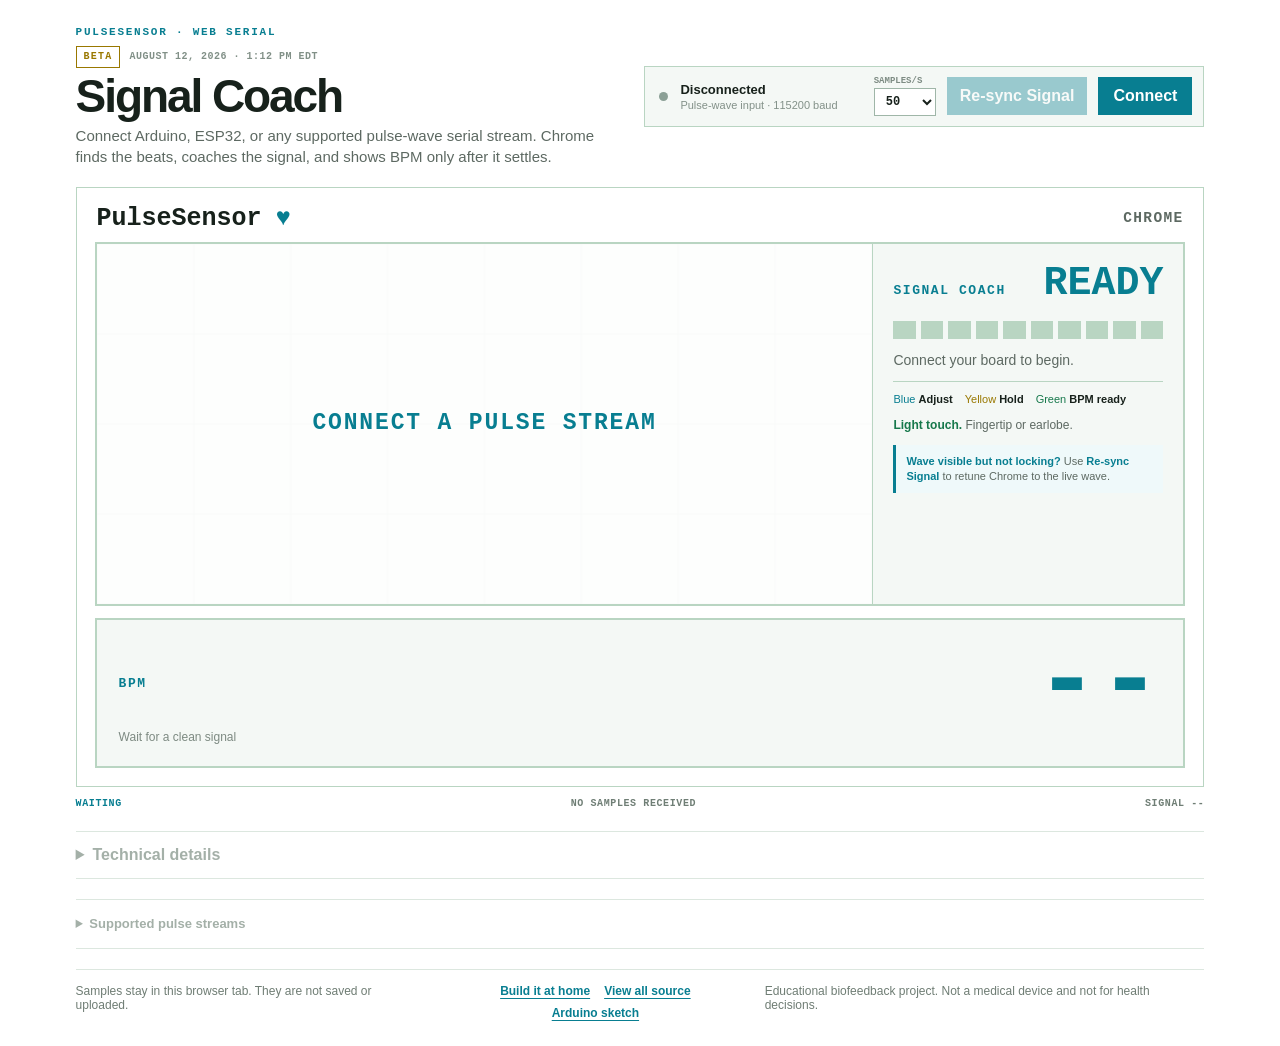
==== docs/signal-coach/index.html @ c5fa7fd5 "Start Signal Coach with the user journey" ====
<!doctype html>
<!-- PulseSensor Signal Coach parallel tester preview -->
<html lang="en">
<head>
  <meta charset="utf-8">
  <meta name="viewport" content="width=device-width, initial-scale=1">
  <meta name="theme-color" content="#060a06">
  <title>PulseSensor Signal Coach</title>
  <meta name="description" content="Connect a PulseSensor over USB, see the live waveform, and get clear Signal Coach guidance before trusting BPM.">
  <link rel="stylesheet" href="./signal-coach.css?v=20260812-action-first-r2">
</head>
<body>
  <main class="coach-app">
    <header class="topbar">
      <div>
        <p class="eyebrow">PulseSensor · Web Serial</p>
        <p class="release-line"><span class="beta-badge">BETA</span><time datetime="2026-08-12T13:12:31-04:00">August 12, 2026 · 1:12 PM EDT</time></p>
        <h1>Signal Coach</h1>
        <p class="subhead">Connect Arduino, ESP32, or any supported pulse-wave serial stream. Chrome finds the beats, coaches the signal, and shows BPM only after it settles.</p>
      </div>
      <div class="connection" aria-live="polite">
        <span class="status-dot" id="statusDot"></span>
        <div class="connection-copy">
          <strong id="statusText">Disconnected</strong>
          <span id="sourceMeta">Pulse-wave input · 115200 baud</span>
        </div>
        <label class="rate-control" for="sampleRate">Samples/s
          <select id="sampleRate">
            <option value="50" selected>50</option>
            <option value="100">100</option>
            <option value="200">200</option>
            <option value="500">500</option>
          </select>
        </label>
        <button class="resync-button" id="resyncBtn" type="button" aria-describedby="resyncHelp" title="Retune Chrome to the live waveform" disabled>Re-sync Signal</button>
        <button id="connectBtn" type="button">Connect</button>
      </div>
    </header>

    <div class="error-message" id="errorMessage" role="alert" hidden></div>
    <aside class="simulation-warning" id="simulationWarning" hidden>
      SIMULATED BENCH SIGNAL — NOT A PERSON. This mode checks the interface only.
    </aside>
    <section class="display" aria-labelledby="displayTitle">
      <h2 id="displayTitle" class="sr-only">Live PulseSensor display</h2>
      <div class="device-screen">
        <div class="screen-header">
          <span id="sourceName">PulseSensor</span>
          <span class="heart" id="heart" aria-hidden="true">♥</span>
          <span class="screen-source" id="screenSource">CHROME</span>
        </div>

        <div class="wave-coach-layout">
          <div class="wave-wrap">
            <canvas id="waveformCanvas" width="900" height="300" aria-label="Live PulseSensor waveform"></canvas>
            <div class="waiting-overlay" id="waitingOverlay">CONNECT A PULSE STREAM</div>
          </div>

          <aside class="graph-guide" aria-labelledby="graphGuideTitle">
            <article class="coach-card" id="coachCard">
              <div class="coach-heading">
                <span class="card-label" id="graphGuideTitle">Signal Coach</span>
                <strong id="coachLabel">READY</strong>
              </div>
              <div class="quality-bar" id="qualityBar" aria-label="Signal confidence">
                <span></span><span></span><span></span><span></span><span></span>
                <span></span><span></span><span></span><span></span><span></span>
              </div>
              <p id="coachAdvice">Connect your board to begin.</p>
            </article>
            <div class="guide-key" aria-label="Coach color key">
              <span class="guide-blue">Blue <b>Adjust</b></span>
              <span class="guide-yellow">Yellow <b>Hold</b></span>
              <span class="guide-green">Green <b>BPM ready</b></span>
            </div>
            <p class="wear-guide"><strong>Light touch.</strong> Fingertip or earlobe.</p>
            <p class="resync-help" id="resyncHelp"><strong>Wave visible but not locking?</strong> Use <b>Re-sync Signal</b> to retune Chrome to the live wave.</p>
          </aside>
        </div>

        <div class="readout-grid">
          <article class="bpm-card" id="bpmCard">
            <span class="card-label">BPM</span>
            <strong id="liveBpm">--</strong>
            <span class="card-note" id="bpmNote">Wait for a clean signal</span>
          </article>
        </div>
      </div>

      <div class="connection-summary" aria-live="polite">
        <span id="modeChip">WAITING</span>
        <span id="frameMeta">No samples received</span>
        <span id="signalMeta">Signal --</span>
      </div>
    </section>

    <details class="technical-details">
      <summary>Technical details</summary>
      <div class="technical-grid">
        <div><span>Signal</span><strong id="liveSignal">--</strong><small>raw ADC</small></div>
        <div><span>Browser beat</span><strong id="liveBeat">--</strong><small>detected in Chrome</small></div>
        <div><span>Browser IBI</span><strong id="liveIbi">--</strong><small>milliseconds</small></div>
        <div><span>Quality</span><strong id="liveQuality">--</strong><small>browser confidence</small></div>
        <div><span>Input format</span><strong id="liveInputFormat">--</strong><small>auto detected</small></div>
        <div><span>Sender values</span><strong id="sourceMetrics">--</strong><small>diagnostic only</small></div>
      </div>
      <p class="raw-line"><span>Latest frame</span><code id="rawSerial">waiting for data...</code></p>
    </details>

    <details class="technical-details supported-inputs">
      <summary>Supported pulse streams</summary>
      <p>Signal Coach needs a numeric pulse-wave sample. It accepts one number per line, <code>S512</code>, <code>Signal 512</code>, <code>signal=512</code>, <code>timestamp,signal</code>, JSON samples, Arduino <code>signal,bpm,ibi,beat</code>, and PulseLink PSWS. Sender BPM and IBI never control the coach.</p>
      <p>Choose the rate your sketch prints. The default tutorial sends 50 samples each second.</p>
    </details>

    <footer>
      <p>Samples stay in this browser tab. They are not saved or uploaded.</p>
      <p class="source-links"><a href="https://github.com/WorldFamousElectronics/PulseSensorPlayground/blob/master/docs/signal-coach/README.md" target="_blank" rel="noopener">Build it at home</a><a href="https://github.com/WorldFamousElectronics/PulseSensorPlayground/tree/master/docs/signal-coach" target="_blank" rel="noopener">View all source</a><a href="https://github.com/WorldFamousElectronics/PulseSensorPlayground/blob/master/examples/SignalCoachWebSerial/SignalCoachWebSerial.ino" target="_blank" rel="noopener">Arduino sketch</a></p>
      <p>Educational biofeedback project. Not a medical device and not for health decisions.</p>
    </footer>
  </main>

  <script type="module" src="./signal-coach.mjs?v=20260812-action-first-r2"></script>
</body>
</html>
---- docs/signal-coach/signal-coach.css ----
/* Signal Coach parallel tester-preview interface. */
:root {
  color-scheme: light;
  --page: #fff;
  --screen: #fff;
  --panel: #f4f8f5;
  --grid: #b9d5c2;
  --grid-soft: #dce7df;
  --white: #17211b;
  --muted: #5d6962;
  --blue: #087e91;
  --yellow: #997800;
  --green: #16784b;
  font-family: -apple-system, BlinkMacSystemFont, "Segoe UI", sans-serif;
}

* { box-sizing: border-box; }
html, body { min-height: 100%; }
body {
  margin: 0;
  background: var(--page);
  color: var(--white);
}

button, summary { font: inherit; }

.coach-app {
  width: min(1180px, 100%);
  margin: 0 auto;
  padding: clamp(14px, 2vw, 26px);
  display: grid;
  gap: clamp(12px, 2vw, 20px);
}

.topbar {
  display: flex;
  justify-content: space-between;
  align-items: center;
  gap: 18px;
}

.eyebrow, .section-kicker {
  margin: 0 0 7px;
  color: var(--blue);
  font: 750 11px/1.2 ui-monospace, "SFMono-Regular", Menlo, monospace;
  letter-spacing: .16em;
  text-transform: uppercase;
}

.release-line { margin: 0 0 7px; display: flex; align-items: center; gap: 9px; color: #819087; font: 700 10px/1.2 ui-monospace, "SFMono-Regular", Menlo, monospace; letter-spacing: .05em; text-transform: uppercase; }
.beta-badge { display: inline-block; border: 1px solid var(--yellow); color: var(--yellow); padding: 4px 7px; letter-spacing: .12em; }

h1 { margin: 0; font-size: clamp(30px, 4vw, 46px); line-height: .95; letter-spacing: -.045em; }
.subhead { max-width: 570px; margin: 8px 0 0; color: var(--muted); font-size: clamp(13px, 1.3vw, 15px); line-height: 1.35; }

.connection {
  min-width: 560px;
  display: grid;
  grid-template-columns: 10px minmax(150px, 1fr) auto auto auto;
  align-items: center;
  gap: 11px;
  border: 1px solid var(--grid);
  background: var(--panel);
  padding: 10px 11px 10px 14px;
}

.status-dot { width: 9px; height: 9px; border-radius: 50%; background: #8ba096; }
.status-dot.connected { background: var(--green); box-shadow: 0 0 0 4px rgba(22,120,75,.13); }
.status-dot.simulation { background: var(--yellow); box-shadow: 0 0 0 4px rgba(153,120,0,.13); }
.connection-copy { display: grid; gap: 2px; }
.connection-copy strong { font-size: 13px; }
.connection-copy span { color: #839189; font-size: 11px; }

#connectBtn, .resync-button {
  border: 1px solid var(--blue);
  border-radius: 0;
  background: transparent;
  color: var(--blue);
  padding: 9px 14px;
  cursor: pointer;
  font-weight: 800;
}
#connectBtn { background: var(--blue); color: #fff; }
#connectBtn:hover, #connectBtn:focus-visible { background: #076f80; color: #fff; outline: 2px solid rgba(8,126,145,.25); outline-offset: 2px; }
.resync-button { background: var(--blue); color: #fff; padding-inline: 12px; white-space: nowrap; box-shadow: none; }
.resync-button:hover:not(:disabled), .resync-button:focus-visible:not(:disabled) { background: #076f80; border-color: #076f80; color: #fff; outline: 2px solid rgba(8,126,145,.25); outline-offset: 2px; }
.resync-button.confirmed { background: #fff3b0; border-color: var(--yellow); color: #4e3d00; box-shadow: none; }
button:disabled { cursor: not-allowed; opacity: .38; }
.rate-control { display: grid; gap: 2px; color: #7d8b83; font: 650 9px/1 ui-monospace, "SFMono-Regular", Menlo, monospace; text-transform: uppercase; }
.rate-control select { min-width: 62px; border: 1px solid #9fb6a8; border-radius: 0; background: #fff; color: var(--white); padding: 5px 7px; font: 700 12px/1 ui-monospace, "SFMono-Regular", Menlo, monospace; }

.resync-help { margin: 0; padding: 9px 10px; border-left: 3px solid var(--blue); background: #eff9fa; color: var(--muted); font-size: 11px; line-height: 1.35; }
.resync-help strong, .resync-help b { color: var(--blue); }

.error-message, .simulation-warning {
  padding: 12px 15px;
  border: 1px solid var(--yellow);
  color: var(--yellow);
  background: #fff9e8;
  font: 700 12px/1.45 ui-monospace, "SFMono-Regular", Menlo, monospace;
}
.error-message { border-color: #c54b4b; color: #8c2222; background: #fff0f0; }

.display { display: grid; gap: 10px; }
.device-screen { border: 1px solid var(--grid); background: var(--screen); padding: clamp(10px, 1.5vw, 18px); }
.screen-header {
  display: grid;
  grid-template-columns: auto 1fr auto;
  align-items: center;
  gap: 14px;
  padding: 0 2px 11px;
  border-bottom: 2px solid var(--grid);
  font: 800 clamp(16px, 2.5vw, 25px)/1 ui-monospace, "SFMono-Regular", Menlo, monospace;
}
.heart { justify-self: start; color: var(--blue); transform-origin: center; }
.heart.beat { color: var(--green); transform: scale(1.28); }
.screen-source { color: var(--muted); font-size: .58em; letter-spacing: .09em; }

.wave-coach-layout { display: grid; grid-template-columns: minmax(0, 1fr) minmax(245px, 310px); border: 2px solid var(--grid); border-top: 0; }
.wave-wrap { position: relative; border: 2px solid var(--grid); border-top: 0; background: var(--screen); }
.wave-coach-layout .wave-wrap { border: 0; border-right: 1px solid var(--grid); }
#waveformCanvas { display: block; width: 100%; height: clamp(270px, 30vw, 360px); }
.waiting-overlay {
  position: absolute;
  inset: 0;
  display: grid;
  place-items: center;
  color: var(--blue);
  background: rgba(255,255,255,.82);
  font: 800 clamp(15px, 2vw, 23px)/1 ui-monospace, "SFMono-Regular", Menlo, monospace;
  letter-spacing: .08em;
}
.waiting-overlay[hidden] { display: none; }

.graph-guide { display: grid; align-content: start; gap: 13px; padding: clamp(14px, 1.8vw, 20px); background: var(--panel); }
.graph-guide .coach-card { min-height: 0; border: 0; background: transparent; padding: 0; }
.guide-blue { color: var(--blue); }
.guide-yellow { color: var(--yellow); }
.guide-green { color: var(--green); }
.guide-key { display: flex; flex-wrap: wrap; gap: 6px 12px; padding-top: 11px; border-top: 1px solid var(--grid); font-size: 11px; }
.guide-key span { white-space: nowrap; }
.guide-key b { color: var(--white); }
.wear-guide { margin: 0; color: var(--muted); font-size: 12px; }
.wear-guide strong { color: var(--green); }

.readout-grid { display: grid; grid-template-columns: 1fr; gap: 12px; margin-top: 12px; }
.bpm-card, .coach-card { min-height: 132px; border: 2px solid var(--grid); background: var(--panel); padding: clamp(14px, 2vw, 22px); }
.bpm-card { display: grid; grid-template-columns: auto 1fr; grid-template-rows: 1fr auto; align-items: center; gap: 4px 18px; }
.card-label { color: var(--blue); font: 800 13px/1 ui-monospace, "SFMono-Regular", Menlo, monospace; letter-spacing: .12em; text-transform: uppercase; }
.bpm-card strong { justify-self: end; color: var(--blue); font: 850 clamp(54px, 9vw, 105px)/.8 ui-monospace, "SFMono-Regular", Menlo, monospace; }
.card-note { grid-column: 1/-1; color: #7d8a82; font-size: 12px; }
.coach-heading { display: flex; justify-content: space-between; align-items: baseline; gap: 16px; }
.coach-heading strong { color: var(--blue); font: 850 clamp(22px, 3.2vw, 40px)/1 ui-monospace, "SFMono-Regular", Menlo, monospace; }
.quality-bar { display: grid; grid-template-columns: repeat(10, 1fr); gap: 5px; margin: 17px 0 13px; }
.quality-bar span { height: 18px; background: var(--grid); }
.quality-bar span.filled { background: var(--blue); }
.coach-card p { margin: 0; color: var(--muted); font-size: 14px; }

.display.state-yellow .heart, .display.state-yellow .coach-heading strong { color: var(--yellow); }
.display.state-yellow .coach-card, .display.state-yellow .bpm-card { border-color: var(--yellow); }
.display.state-yellow .quality-bar span.filled { background: var(--yellow); }
.display.state-green .heart, .display.state-green .coach-heading strong, .display.state-green .bpm-card strong { color: var(--green); }
.display.state-green .coach-card, .display.state-green .bpm-card { border-color: var(--green); }
.display.state-green .quality-bar span.filled { background: var(--green); }
.bpm-card.invert { background: var(--green); }
.bpm-card.invert .card-label, .bpm-card.invert strong, .bpm-card.invert .card-note { color: var(--screen); }

.connection-summary { display: flex; justify-content: space-between; gap: 16px; color: #6f7e75; font: 650 10px/1.4 ui-monospace, "SFMono-Regular", Menlo, monospace; letter-spacing: .06em; text-transform: uppercase; }
#modeChip { color: var(--blue); }
#modeChip.live { color: var(--green); }
#modeChip.sim { color: var(--yellow); }

.technical-details { border-top: 1px solid var(--grid-soft); border-bottom: 1px solid var(--grid-soft); padding: 14px 0; }
.technical-details summary { cursor: pointer; color: #a4b0a8; font-weight: 750; }
.technical-grid { margin-top: 16px; display: grid; grid-template-columns: repeat(3, 1fr); gap: 10px; }
.technical-grid div { padding: 12px; border: 1px solid var(--grid-soft); background: var(--panel); display: grid; gap: 4px; }
.technical-grid span, .technical-grid small, .raw-line span { color: #748279; font-size: 11px; }
.technical-grid strong { color: var(--blue); font: 800 24px/1 ui-monospace, "SFMono-Regular", Menlo, monospace; }
.raw-line { display: grid; gap: 5px; margin: 12px 0 0; }
.raw-line code { overflow-wrap: anywhere; color: #8da298; font-size: 10px; }
.supported-inputs { color: #9dacA3; font-size: 13px; line-height: 1.55; }
.supported-inputs p { margin: 12px 0 0; }
.supported-inputs code { color: var(--blue); }

footer { display: flex; justify-content: space-between; gap: 24px; border-top: 1px solid var(--grid-soft); padding-top: 14px; color: #6f7d74; font-size: 12px; }
footer p { margin: 0; }
.source-links { display: flex; flex-wrap: wrap; justify-content: center; gap: 8px 14px; }
.source-links a { color: var(--blue); font-weight: 750; text-decoration-thickness: 1px; text-underline-offset: 3px; }
.source-links a:hover, .source-links a:focus-visible { color: var(--white); outline-color: var(--blue); }
.sr-only { position: absolute; width: 1px; height: 1px; padding: 0; margin: -1px; overflow: hidden; clip: rect(0,0,0,0); white-space: nowrap; border: 0; }

.is-embedded .coach-app { padding: 10px 12px 14px; gap: 10px; }
.is-embedded .topbar > div:first-child { display: none; }
.is-embedded .topbar { justify-content: flex-end; }
.is-embedded .connection { width: 100%; min-width: 0; }
.is-embedded .screen-header { display: none; }
.is-embedded .wave-coach-layout { border-top: 2px solid var(--grid); }
.is-embedded .resync-button:disabled { display: none; }

@media (max-width: 1000px) {
  .topbar, footer { flex-direction: column; align-items: stretch; }
  .connection { min-width: 0; }
  .wave-coach-layout { grid-template-columns: 1fr; }
  .wave-coach-layout .wave-wrap { border-right: 0; border-bottom: 1px solid var(--grid); }
  .graph-guide { grid-template-columns: 1fr; grid-template-rows: auto; }
}

@media (max-width: 760px) {
  .readout-grid { grid-template-columns: 1fr; }
  .technical-grid { grid-template-columns: repeat(2, 1fr); }
  .connection-summary { flex-direction: column; gap: 4px; }
  .connection { grid-template-columns: 9px minmax(0, 1fr) auto; }
  .connection-copy { grid-column: 2/-1; }
  .rate-control { grid-column: 2; }
  #resyncBtn { grid-column: 3; }
  #connectBtn { grid-column: 1/-1; width: 100%; }
  #waveformCanvas { height: 220px; }
}

@media (max-width: 430px) {
  .coach-app { padding: 12px; }
  #resyncBtn { font-size: 12px; }
  .screen-header { font-size: 14px; }
  .technical-grid { grid-template-columns: 1fr 1fr; }
}

@media (prefers-reduced-motion: reduce) { * { transition: none !important; } }
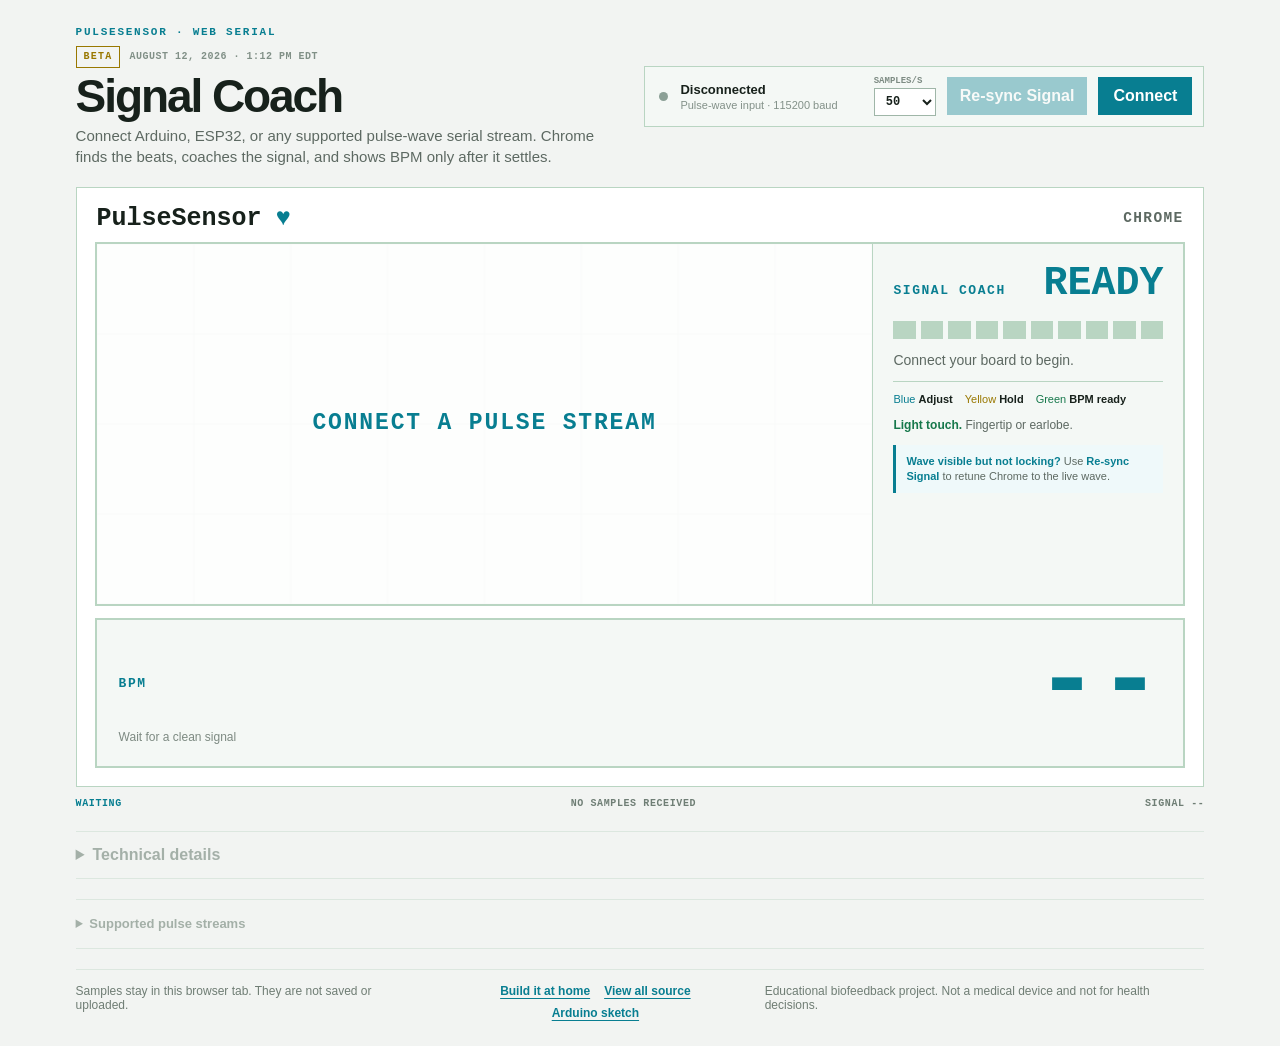
==== commit 4c2549cb: "Set the Signal Coach embed on light grey" ====
--- a/docs/signal-coach/index.html
+++ b/docs/signal-coach/index.html
@@ -7,7 +7,7 @@
   <meta name="theme-color" content="#060a06">
   <title>PulseSensor Signal Coach</title>
   <meta name="description" content="Connect a PulseSensor over USB, see the live waveform, and get clear Signal Coach guidance before trusting BPM.">
-  <link rel="stylesheet" href="./signal-coach.css?v=20260812-action-first-r2">
+  <link rel="stylesheet" href="./signal-coach.css?v=20260812-action-first-r4">
 </head>
 <body>
   <main class="coach-app">
@@ -120,6 +120,6 @@
     </footer>
   </main>
 
-  <script type="module" src="./signal-coach.mjs?v=20260812-action-first-r2"></script>
+  <script type="module" src="./signal-coach.mjs?v=20260812-action-first-r4"></script>
 </body>
 </html>
--- a/docs/signal-coach/signal-coach.css
+++ b/docs/signal-coach/signal-coach.css
@@ -1,7 +1,7 @@
 /* Signal Coach parallel tester-preview interface. */
 :root {
   color-scheme: light;
-  --page: #fff;
+  --page: #f2f4f2;
   --screen: #fff;
   --panel: #f4f8f5;
   --grid: #b9d5c2;
@@ -200,12 +200,12 @@
 @media (max-width: 1000px) {
   .topbar, footer { flex-direction: column; align-items: stretch; }
   .connection { min-width: 0; }
+}
+
+@media (max-width: 760px) {
   .wave-coach-layout { grid-template-columns: 1fr; }
   .wave-coach-layout .wave-wrap { border-right: 0; border-bottom: 1px solid var(--grid); }
   .graph-guide { grid-template-columns: 1fr; grid-template-rows: auto; }
-}
-
-@media (max-width: 760px) {
   .readout-grid { grid-template-columns: 1fr; }
   .technical-grid { grid-template-columns: repeat(2, 1fr); }
   .connection-summary { flex-direction: column; gap: 4px; }
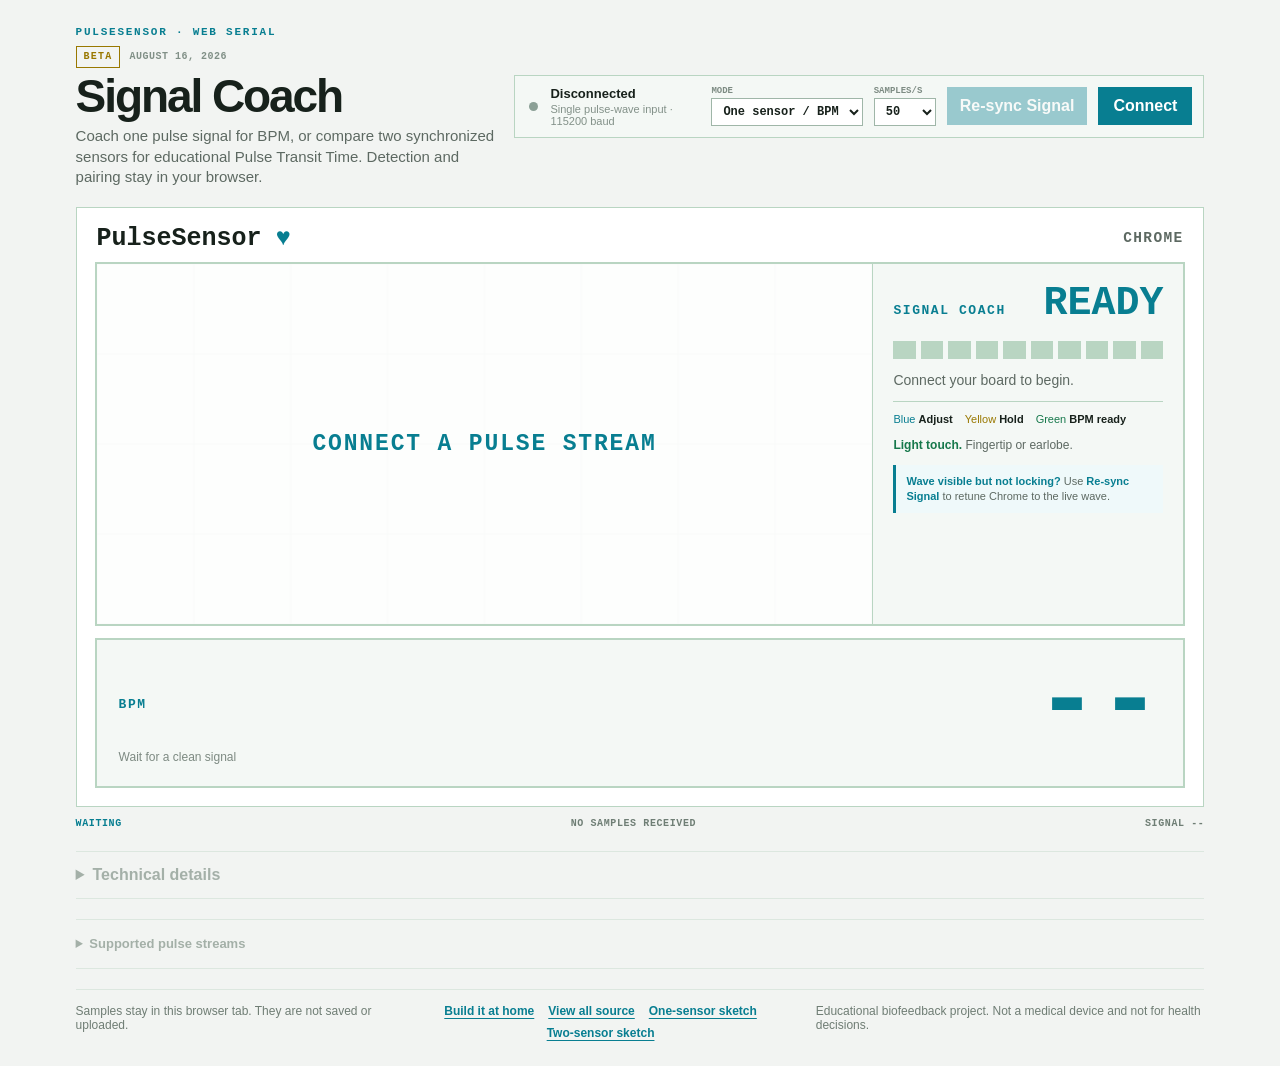
==== commit 96186666: "Add dual-sensor PTT mode to Signal Coach" ====
--- a/docs/signal-coach/index.html
+++ b/docs/signal-coach/index.html
@@ -6,24 +6,30 @@
   <meta name="viewport" content="width=device-width, initial-scale=1">
   <meta name="theme-color" content="#060a06">
   <title>PulseSensor Signal Coach</title>
-  <meta name="description" content="Connect a PulseSensor over USB, see the live waveform, and get clear Signal Coach guidance before trusting BPM.">
-  <link rel="stylesheet" href="./signal-coach.css?v=20260812-action-first-r4">
+  <meta name="description" content="Connect one or two PulseSensors over USB for live waveform coaching, BPM, and educational pulse transit time experiments.">
+  <link rel="stylesheet" href="./signal-coach.css?v=20260816-dual-ptt-r1">
 </head>
 <body>
   <main class="coach-app">
     <header class="topbar">
       <div>
         <p class="eyebrow">PulseSensor · Web Serial</p>
-        <p class="release-line"><span class="beta-badge">BETA</span><time datetime="2026-08-12T13:12:31-04:00">August 12, 2026 · 1:12 PM EDT</time></p>
+        <p class="release-line"><span class="beta-badge">BETA</span><time datetime="2026-08-16">August 16, 2026</time></p>
         <h1>Signal Coach</h1>
-        <p class="subhead">Connect Arduino, ESP32, or any supported pulse-wave serial stream. Chrome finds the beats, coaches the signal, and shows BPM only after it settles.</p>
+        <p class="subhead">Coach one pulse signal for BPM, or compare two synchronized sensors for educational Pulse Transit Time. Detection and pairing stay in your browser.</p>
       </div>
       <div class="connection" aria-live="polite">
         <span class="status-dot" id="statusDot"></span>
         <div class="connection-copy">
           <strong id="statusText">Disconnected</strong>
-          <span id="sourceMeta">Pulse-wave input · 115200 baud</span>
+          <span id="sourceMeta">Single pulse-wave input · 115200 baud</span>
         </div>
+        <label class="rate-control" for="coachMode">Mode
+          <select id="coachMode">
+            <option value="single" selected>One sensor / BPM</option>
+            <option value="ptt">Two sensors / PTT</option>
+          </select>
+        </label>
         <label class="rate-control" for="sampleRate">Samples/s
           <select id="sampleRate">
             <option value="50" selected>50</option>
@@ -50,7 +56,7 @@
           <span class="screen-source" id="screenSource">CHROME</span>
         </div>
 
-        <div class="wave-coach-layout">
+        <div class="wave-coach-layout" id="singleWavePanel">
           <div class="wave-wrap">
             <canvas id="waveformCanvas" width="900" height="300" aria-label="Live PulseSensor waveform"></canvas>
             <div class="waiting-overlay" id="waitingOverlay">CONNECT A PULSE STREAM</div>
@@ -78,13 +84,67 @@
           </aside>
         </div>
 
-        <div class="readout-grid">
+        <div class="readout-grid" id="singleReadoutPanel">
           <article class="bpm-card" id="bpmCard">
             <span class="card-label">BPM</span>
             <strong id="liveBpm">--</strong>
             <span class="card-note" id="bpmNote">Wait for a clean signal</span>
           </article>
         </div>
+
+        <section class="ptt-workspace" id="pttWorkspace" aria-labelledby="pttTitle" hidden>
+          <div class="ptt-heading">
+            <div>
+              <span class="card-label">Two synchronized sensors</span>
+              <h2 id="pttTitle">Pulse Transit Time Lab</h2>
+              <p>A0 proximal at the earlobe; A1 distal at the fingertip. The browser accepts only one-to-one beats from the same cycle.</p>
+            </div>
+            <span class="experimental-badge">EDUCATIONAL · NOT BLOOD PRESSURE</span>
+          </div>
+
+          <div class="ptt-controls" aria-label="PTT detector settings">
+            <fieldset>
+              <legend>A0 · Proximal</legend>
+              <label>Threshold mode
+                <select id="proximalThresholdMode"><option value="fixed" selected>Fixed</option><option value="adaptive">Adaptive</option></select>
+              </label>
+              <label>Threshold <input id="proximalThreshold" type="number" min="0" max="1023" value="550"></label>
+            </fieldset>
+            <fieldset>
+              <legend>A1 · Distal</legend>
+              <label>Threshold mode
+                <select id="distalThresholdMode"><option value="fixed" selected>Fixed</option><option value="adaptive">Adaptive</option></select>
+              </label>
+              <label>Threshold <input id="distalThreshold" type="number" min="0" max="1023" value="550"></label>
+            </fieldset>
+            <fieldset>
+              <legend>Pairing window</legend>
+              <label>Minimum ms <input id="minimumPtt" type="number" min="0" max="299" value="5"></label>
+              <label>Maximum ms <input id="maximumPtt" type="number" min="1" max="1000" value="300"></label>
+            </fieldset>
+          </div>
+
+          <div class="dual-wave-grid">
+            <article class="channel-panel">
+              <div class="channel-header"><strong>A0 PROXIMAL</strong><span id="proximalQuality">WARMING</span></div>
+              <canvas id="proximalCanvas" width="900" height="220" aria-label="Proximal PulseSensor waveform"></canvas>
+              <p id="proximalMeta">Signal -- · threshold 550 fixed</p>
+            </article>
+            <article class="channel-panel">
+              <div class="channel-header"><strong>A1 DISTAL</strong><span id="distalQuality">WARMING</span></div>
+              <canvas id="distalCanvas" width="900" height="220" aria-label="Distal PulseSensor waveform"></canvas>
+              <p id="distalMeta">Signal -- · threshold 550 fixed</p>
+            </article>
+          </div>
+
+          <div class="ptt-readouts">
+            <article><span>Latest PTT</span><strong id="latestPtt">--</strong><small>milliseconds</small></article>
+            <article><span>Rolling median</span><strong id="medianPtt">--</strong><small>last 20 accepted pairs</small></article>
+            <article><span>Accepted</span><strong id="acceptedPairs">0</strong><small>quality + timing pass</small></article>
+            <article><span>Rejected / unmatched</span><strong id="rejectedPairs">0 / 0</strong><small>never carried into next cycle</small></article>
+          </div>
+          <p class="ptt-guidance" id="pttGuidance">Upload the dual-channel sketch, then connect both sensors.</p>
+        </section>
       </div>
 
       <div class="connection-summary" aria-live="polite">
@@ -109,17 +169,25 @@
 
     <details class="technical-details supported-inputs">
       <summary>Supported pulse streams</summary>
-      <p>Signal Coach needs a numeric pulse-wave sample. It accepts one number per line, <code>S512</code>, <code>Signal 512</code>, <code>signal=512</code>, <code>timestamp,signal</code>, JSON samples, Arduino <code>signal,bpm,ibi,beat</code>, and PulseLink PSWS. Sender BPM and IBI never control the coach.</p>
+      <p>Single mode accepts one number per line, <code>S512</code>, labeled or timestamped samples, JSON, Arduino <code>signal,bpm,ibi,beat</code>, and PulseLink PSWS. Dual mode accepts <code>PTT1,timestamp_us,proximal,distal</code>. Sender BPM and IBI never control the coach.</p>
       <p>Choose the rate your sketch prints. The default tutorial sends 50 samples each second.</p>
     </details>
 
     <footer>
       <p>Samples stay in this browser tab. They are not saved or uploaded.</p>
-      <p class="source-links"><a href="https://github.com/WorldFamousElectronics/PulseSensorPlayground/blob/master/docs/signal-coach/README.md" target="_blank" rel="noopener">Build it at home</a><a href="https://github.com/WorldFamousElectronics/PulseSensorPlayground/tree/master/docs/signal-coach" target="_blank" rel="noopener">View all source</a><a href="https://github.com/WorldFamousElectronics/PulseSensorPlayground/blob/master/examples/SignalCoachWebSerial/SignalCoachWebSerial.ino" target="_blank" rel="noopener">Arduino sketch</a></p>
+      <p class="source-links"><a href="https://github.com/WorldFamousElectronics/PulseSensorPlayground/blob/master/docs/signal-coach/README.md" target="_blank" rel="noopener">Build it at home</a><a href="https://github.com/WorldFamousElectronics/PulseSensorPlayground/tree/master/docs/signal-coach" target="_blank" rel="noopener">View all source</a><a href="https://github.com/WorldFamousElectronics/PulseSensorPlayground/blob/master/examples/SignalCoachWebSerial/SignalCoachWebSerial.ino" target="_blank" rel="noopener">One-sensor sketch</a><a href="https://github.com/WorldFamousElectronics/PulseSensorPlayground/blob/master/examples/SignalCoachDualWebSerial/SignalCoachDualWebSerial.ino" target="_blank" rel="noopener">Two-sensor sketch</a></p>
       <p>Educational biofeedback project. Not a medical device and not for health decisions.</p>
     </footer>
   </main>
 
-  <script type="module" src="./signal-coach.mjs?v=20260812-action-first-r4"></script>
+  <script>
+    if (window.parent !== window) {
+      const announceReady = () => window.parent.postMessage({ type: 'pulsesensor-signal-coach-ready' }, '*');
+      announceReady();
+      window.addEventListener('load', announceReady, { once: true });
+      setTimeout(announceReady, 500);
+    }
+  </script>
+  <script type="module" src="./signal-coach.mjs?v=20260816-dual-ptt-r1"></script>
 </body>
 </html>
--- a/docs/signal-coach/signal-coach.css
+++ b/docs/signal-coach/signal-coach.css
@@ -54,9 +54,9 @@
 .subhead { max-width: 570px; margin: 8px 0 0; color: var(--muted); font-size: clamp(13px, 1.3vw, 15px); line-height: 1.35; }
 
 .connection {
-  min-width: 560px;
-  display: grid;
-  grid-template-columns: 10px minmax(150px, 1fr) auto auto auto;
+  min-width: 690px;
+  display: grid;
+  grid-template-columns: 10px minmax(150px, 1fr) auto auto auto auto;
   align-items: center;
   gap: 11px;
   border: 1px solid var(--grid);
@@ -88,6 +88,7 @@
 button:disabled { cursor: not-allowed; opacity: .38; }
 .rate-control { display: grid; gap: 2px; color: #7d8b83; font: 650 9px/1 ui-monospace, "SFMono-Regular", Menlo, monospace; text-transform: uppercase; }
 .rate-control select { min-width: 62px; border: 1px solid #9fb6a8; border-radius: 0; background: #fff; color: var(--white); padding: 5px 7px; font: 700 12px/1 ui-monospace, "SFMono-Regular", Menlo, monospace; }
+#coachMode { min-width: 145px; }
 
 .resync-help { margin: 0; padding: 9px 10px; border-left: 3px solid var(--blue); background: #eff9fa; color: var(--muted); font-size: 11px; line-height: 1.35; }
 .resync-help strong, .resync-help b { color: var(--blue); }
@@ -117,6 +118,7 @@
 .screen-source { color: var(--muted); font-size: .58em; letter-spacing: .09em; }
 
 .wave-coach-layout { display: grid; grid-template-columns: minmax(0, 1fr) minmax(245px, 310px); border: 2px solid var(--grid); border-top: 0; }
+.wave-coach-layout[hidden], .readout-grid[hidden] { display: none; }
 .wave-wrap { position: relative; border: 2px solid var(--grid); border-top: 0; background: var(--screen); }
 .wave-coach-layout .wave-wrap { border: 0; border-right: 1px solid var(--grid); }
 #waveformCanvas { display: block; width: 100%; height: clamp(270px, 30vw, 360px); }
@@ -165,6 +167,31 @@
 .bpm-card.invert { background: var(--green); }
 .bpm-card.invert .card-label, .bpm-card.invert strong, .bpm-card.invert .card-note { color: var(--screen); }
 
+.ptt-workspace { display: grid; gap: 14px; margin-top: 12px; }
+.ptt-workspace[hidden] { display: none; }
+.ptt-heading { display: flex; justify-content: space-between; gap: 20px; align-items: start; border: 1px solid var(--grid); background: var(--panel); padding: 15px; }
+.ptt-heading h2 { margin: 5px 0; font-size: clamp(24px, 3vw, 36px); letter-spacing: -.03em; }
+.ptt-heading p { margin: 0; max-width: 720px; color: var(--muted); font-size: 13px; }
+.experimental-badge { border: 1px solid var(--yellow); color: var(--yellow); padding: 7px 9px; white-space: nowrap; font: 750 10px/1.2 ui-monospace, "SFMono-Regular", Menlo, monospace; }
+.ptt-controls { display: grid; grid-template-columns: 1fr 1fr 1fr; gap: 10px; }
+.ptt-controls fieldset { min-width: 0; margin: 0; border: 1px solid var(--grid); padding: 12px; display: grid; grid-template-columns: 1fr 1fr; gap: 9px; }
+.ptt-controls legend { padding: 0 5px; color: var(--blue); font: 800 11px/1 ui-monospace, "SFMono-Regular", Menlo, monospace; letter-spacing: .08em; }
+.ptt-controls label { display: grid; gap: 4px; color: var(--muted); font-size: 10px; text-transform: uppercase; }
+.ptt-controls select, .ptt-controls input { width: 100%; min-width: 0; border: 1px solid #9fb6a8; background: #fff; color: var(--white); padding: 7px; font: 700 12px/1 ui-monospace, "SFMono-Regular", Menlo, monospace; }
+.dual-wave-grid { display: grid; grid-template-columns: 1fr 1fr; gap: 10px; }
+.channel-panel { min-width: 0; border: 1px solid var(--grid); background: var(--panel); }
+.channel-header { display: flex; justify-content: space-between; padding: 10px 12px; border-bottom: 1px solid var(--grid); color: var(--blue); font: 800 11px/1 ui-monospace, "SFMono-Regular", Menlo, monospace; }
+.channel-header span { color: var(--yellow); }
+.channel-header span.good { color: var(--green); }
+.channel-header span.clipped { color: #a12626; }
+.channel-panel canvas { display: block; width: 100%; height: 210px; background: #fff; }
+.channel-panel p { margin: 0; padding: 8px 12px; color: var(--muted); font: 650 10px/1.3 ui-monospace, "SFMono-Regular", Menlo, monospace; }
+.ptt-readouts { display: grid; grid-template-columns: repeat(4, 1fr); gap: 10px; }
+.ptt-readouts article { border: 1px solid var(--grid); background: var(--panel); padding: 13px; display: grid; gap: 5px; }
+.ptt-readouts span, .ptt-readouts small { color: var(--muted); font-size: 10px; }
+.ptt-readouts strong { color: var(--blue); font: 850 clamp(28px, 4vw, 48px)/1 ui-monospace, "SFMono-Regular", Menlo, monospace; }
+.ptt-guidance { margin: 0; padding: 12px; border-left: 4px solid var(--blue); background: #eff9fa; color: var(--muted); font-size: 13px; }
+
 .connection-summary { display: flex; justify-content: space-between; gap: 16px; color: #6f7e75; font: 650 10px/1.4 ui-monospace, "SFMono-Regular", Menlo, monospace; letter-spacing: .06em; text-transform: uppercase; }
 #modeChip { color: var(--blue); }
 #modeChip.live { color: var(--green); }
@@ -200,6 +227,7 @@
 @media (max-width: 1000px) {
   .topbar, footer { flex-direction: column; align-items: stretch; }
   .connection { min-width: 0; }
+  .dual-wave-grid { grid-template-columns: 1fr; }
 }
 
 @media (max-width: 760px) {
@@ -212,9 +240,13 @@
   .connection { grid-template-columns: 9px minmax(0, 1fr) auto; }
   .connection-copy { grid-column: 2/-1; }
   .rate-control { grid-column: 2; }
+  .rate-control:has(#coachMode) { grid-column: 2/-1; }
   #resyncBtn { grid-column: 3; }
   #connectBtn { grid-column: 1/-1; width: 100%; }
   #waveformCanvas { height: 220px; }
+  .ptt-heading { flex-direction: column; }
+  .ptt-controls { grid-template-columns: 1fr; }
+  .ptt-readouts { grid-template-columns: 1fr 1fr; }
 }
 
 @media (max-width: 430px) {
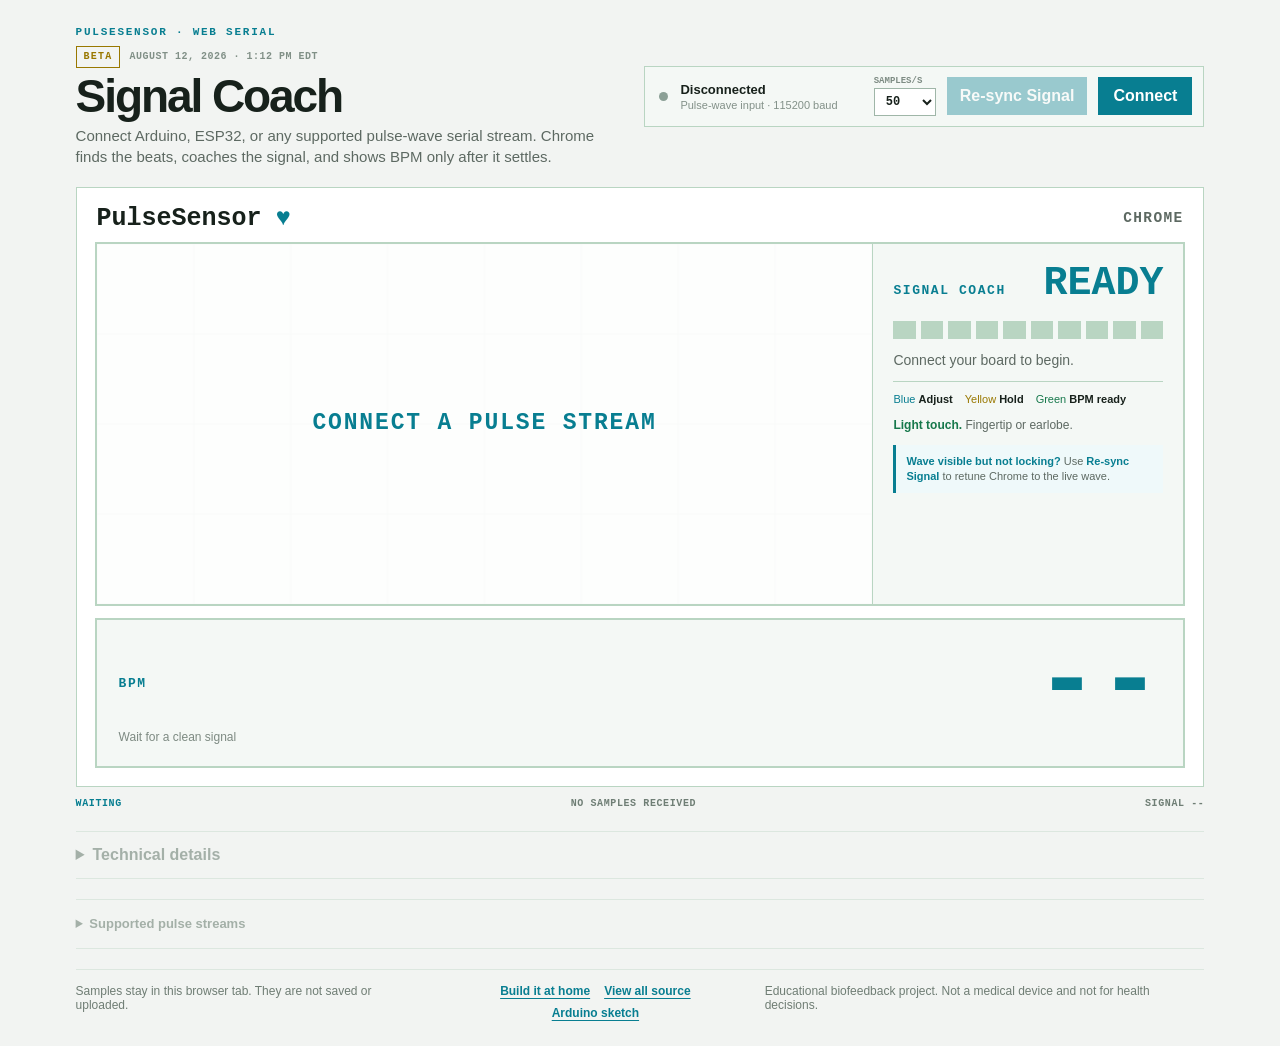
==== commit 682071ea: "Split PTT into a standalone web lab" ====
--- a/docs/signal-coach/index.html
+++ b/docs/signal-coach/index.html
@@ -6,30 +6,24 @@
   <meta name="viewport" content="width=device-width, initial-scale=1">
   <meta name="theme-color" content="#060a06">
   <title>PulseSensor Signal Coach</title>
-  <meta name="description" content="Connect one or two PulseSensors over USB for live waveform coaching, BPM, and educational pulse transit time experiments.">
-  <link rel="stylesheet" href="./signal-coach.css?v=20260816-dual-ptt-r1">
+  <meta name="description" content="Connect a PulseSensor over USB, see the live waveform, and get clear Signal Coach guidance before trusting BPM.">
+  <link rel="stylesheet" href="./signal-coach.css?v=20260819-single-r6">
 </head>
 <body>
   <main class="coach-app">
     <header class="topbar">
       <div>
         <p class="eyebrow">PulseSensor · Web Serial</p>
-        <p class="release-line"><span class="beta-badge">BETA</span><time datetime="2026-08-16">August 16, 2026</time></p>
+        <p class="release-line"><span class="beta-badge">BETA</span><time datetime="2026-08-12T13:12:31-04:00">August 12, 2026 · 1:12 PM EDT</time></p>
         <h1>Signal Coach</h1>
-        <p class="subhead">Coach one pulse signal for BPM, or compare two synchronized sensors for educational Pulse Transit Time. Detection and pairing stay in your browser.</p>
+        <p class="subhead">Connect Arduino, ESP32, or any supported pulse-wave serial stream. Chrome finds the beats, coaches the signal, and shows BPM only after it settles.</p>
       </div>
       <div class="connection" aria-live="polite">
         <span class="status-dot" id="statusDot"></span>
         <div class="connection-copy">
           <strong id="statusText">Disconnected</strong>
-          <span id="sourceMeta">Single pulse-wave input · 115200 baud</span>
+          <span id="sourceMeta">Pulse-wave input · 115200 baud</span>
         </div>
-        <label class="rate-control" for="coachMode">Mode
-          <select id="coachMode">
-            <option value="single" selected>One sensor / BPM</option>
-            <option value="ptt">Two sensors / PTT</option>
-          </select>
-        </label>
         <label class="rate-control" for="sampleRate">Samples/s
           <select id="sampleRate">
             <option value="50" selected>50</option>
@@ -56,7 +50,7 @@
           <span class="screen-source" id="screenSource">CHROME</span>
         </div>
 
-        <div class="wave-coach-layout" id="singleWavePanel">
+        <div class="wave-coach-layout">
           <div class="wave-wrap">
             <canvas id="waveformCanvas" width="900" height="300" aria-label="Live PulseSensor waveform"></canvas>
             <div class="waiting-overlay" id="waitingOverlay">CONNECT A PULSE STREAM</div>
@@ -84,67 +78,13 @@
           </aside>
         </div>
 
-        <div class="readout-grid" id="singleReadoutPanel">
+        <div class="readout-grid">
           <article class="bpm-card" id="bpmCard">
             <span class="card-label">BPM</span>
             <strong id="liveBpm">--</strong>
             <span class="card-note" id="bpmNote">Wait for a clean signal</span>
           </article>
         </div>
-
-        <section class="ptt-workspace" id="pttWorkspace" aria-labelledby="pttTitle" hidden>
-          <div class="ptt-heading">
-            <div>
-              <span class="card-label">Two synchronized sensors</span>
-              <h2 id="pttTitle">Pulse Transit Time Lab</h2>
-              <p>A0 proximal at the earlobe; A1 distal at the fingertip. The browser accepts only one-to-one beats from the same cycle.</p>
-            </div>
-            <span class="experimental-badge">EDUCATIONAL · NOT BLOOD PRESSURE</span>
-          </div>
-
-          <div class="ptt-controls" aria-label="PTT detector settings">
-            <fieldset>
-              <legend>A0 · Proximal</legend>
-              <label>Threshold mode
-                <select id="proximalThresholdMode"><option value="fixed" selected>Fixed</option><option value="adaptive">Adaptive</option></select>
-              </label>
-              <label>Threshold <input id="proximalThreshold" type="number" min="0" max="1023" value="550"></label>
-            </fieldset>
-            <fieldset>
-              <legend>A1 · Distal</legend>
-              <label>Threshold mode
-                <select id="distalThresholdMode"><option value="fixed" selected>Fixed</option><option value="adaptive">Adaptive</option></select>
-              </label>
-              <label>Threshold <input id="distalThreshold" type="number" min="0" max="1023" value="550"></label>
-            </fieldset>
-            <fieldset>
-              <legend>Pairing window</legend>
-              <label>Minimum ms <input id="minimumPtt" type="number" min="0" max="299" value="5"></label>
-              <label>Maximum ms <input id="maximumPtt" type="number" min="1" max="1000" value="300"></label>
-            </fieldset>
-          </div>
-
-          <div class="dual-wave-grid">
-            <article class="channel-panel">
-              <div class="channel-header"><strong>A0 PROXIMAL</strong><span id="proximalQuality">WARMING</span></div>
-              <canvas id="proximalCanvas" width="900" height="220" aria-label="Proximal PulseSensor waveform"></canvas>
-              <p id="proximalMeta">Signal -- · threshold 550 fixed</p>
-            </article>
-            <article class="channel-panel">
-              <div class="channel-header"><strong>A1 DISTAL</strong><span id="distalQuality">WARMING</span></div>
-              <canvas id="distalCanvas" width="900" height="220" aria-label="Distal PulseSensor waveform"></canvas>
-              <p id="distalMeta">Signal -- · threshold 550 fixed</p>
-            </article>
-          </div>
-
-          <div class="ptt-readouts">
-            <article><span>Latest PTT</span><strong id="latestPtt">--</strong><small>milliseconds</small></article>
-            <article><span>Rolling median</span><strong id="medianPtt">--</strong><small>last 20 accepted pairs</small></article>
-            <article><span>Accepted</span><strong id="acceptedPairs">0</strong><small>quality + timing pass</small></article>
-            <article><span>Rejected / unmatched</span><strong id="rejectedPairs">0 / 0</strong><small>never carried into next cycle</small></article>
-          </div>
-          <p class="ptt-guidance" id="pttGuidance">Upload the dual-channel sketch, then connect both sensors.</p>
-        </section>
       </div>
 
       <div class="connection-summary" aria-live="polite">
@@ -169,13 +109,13 @@
 
     <details class="technical-details supported-inputs">
       <summary>Supported pulse streams</summary>
-      <p>Single mode accepts one number per line, <code>S512</code>, labeled or timestamped samples, JSON, Arduino <code>signal,bpm,ibi,beat</code>, and PulseLink PSWS. Dual mode accepts <code>PTT1,timestamp_us,proximal,distal</code>. Sender BPM and IBI never control the coach.</p>
+      <p>Signal Coach needs a numeric pulse-wave sample. It accepts one number per line, <code>S512</code>, <code>Signal 512</code>, <code>signal=512</code>, <code>timestamp,signal</code>, JSON samples, Arduino <code>signal,bpm,ibi,beat</code>, and PulseLink PSWS. Sender BPM and IBI never control the coach.</p>
       <p>Choose the rate your sketch prints. The default tutorial sends 50 samples each second.</p>
     </details>
 
     <footer>
       <p>Samples stay in this browser tab. They are not saved or uploaded.</p>
-      <p class="source-links"><a href="https://github.com/WorldFamousElectronics/PulseSensorPlayground/blob/master/docs/signal-coach/README.md" target="_blank" rel="noopener">Build it at home</a><a href="https://github.com/WorldFamousElectronics/PulseSensorPlayground/tree/master/docs/signal-coach" target="_blank" rel="noopener">View all source</a><a href="https://github.com/WorldFamousElectronics/PulseSensorPlayground/blob/master/examples/SignalCoachWebSerial/SignalCoachWebSerial.ino" target="_blank" rel="noopener">One-sensor sketch</a><a href="https://github.com/WorldFamousElectronics/PulseSensorPlayground/blob/master/examples/SignalCoachDualWebSerial/SignalCoachDualWebSerial.ino" target="_blank" rel="noopener">Two-sensor sketch</a></p>
+      <p class="source-links"><a href="https://github.com/WorldFamousElectronics/PulseSensorPlayground/blob/master/docs/signal-coach/README.md" target="_blank" rel="noopener">Build it at home</a><a href="https://github.com/WorldFamousElectronics/PulseSensorPlayground/tree/master/docs/signal-coach" target="_blank" rel="noopener">View all source</a><a href="https://github.com/WorldFamousElectronics/PulseSensorPlayground/blob/master/examples/SignalCoachWebSerial/SignalCoachWebSerial.ino" target="_blank" rel="noopener">Arduino sketch</a></p>
       <p>Educational biofeedback project. Not a medical device and not for health decisions.</p>
     </footer>
   </main>
@@ -188,6 +128,6 @@
       setTimeout(announceReady, 500);
     }
   </script>
-  <script type="module" src="./signal-coach.mjs?v=20260816-dual-ptt-r1"></script>
+  <script type="module" src="./signal-coach.mjs?v=20260819-single-r6"></script>
 </body>
 </html>
--- a/docs/signal-coach/signal-coach.css
+++ b/docs/signal-coach/signal-coach.css
@@ -54,9 +54,9 @@
 .subhead { max-width: 570px; margin: 8px 0 0; color: var(--muted); font-size: clamp(13px, 1.3vw, 15px); line-height: 1.35; }
 
 .connection {
-  min-width: 690px;
-  display: grid;
-  grid-template-columns: 10px minmax(150px, 1fr) auto auto auto auto;
+  min-width: 560px;
+  display: grid;
+  grid-template-columns: 10px minmax(150px, 1fr) auto auto auto;
   align-items: center;
   gap: 11px;
   border: 1px solid var(--grid);
@@ -88,7 +88,6 @@
 button:disabled { cursor: not-allowed; opacity: .38; }
 .rate-control { display: grid; gap: 2px; color: #7d8b83; font: 650 9px/1 ui-monospace, "SFMono-Regular", Menlo, monospace; text-transform: uppercase; }
 .rate-control select { min-width: 62px; border: 1px solid #9fb6a8; border-radius: 0; background: #fff; color: var(--white); padding: 5px 7px; font: 700 12px/1 ui-monospace, "SFMono-Regular", Menlo, monospace; }
-#coachMode { min-width: 145px; }
 
 .resync-help { margin: 0; padding: 9px 10px; border-left: 3px solid var(--blue); background: #eff9fa; color: var(--muted); font-size: 11px; line-height: 1.35; }
 .resync-help strong, .resync-help b { color: var(--blue); }
@@ -118,7 +117,6 @@
 .screen-source { color: var(--muted); font-size: .58em; letter-spacing: .09em; }
 
 .wave-coach-layout { display: grid; grid-template-columns: minmax(0, 1fr) minmax(245px, 310px); border: 2px solid var(--grid); border-top: 0; }
-.wave-coach-layout[hidden], .readout-grid[hidden] { display: none; }
 .wave-wrap { position: relative; border: 2px solid var(--grid); border-top: 0; background: var(--screen); }
 .wave-coach-layout .wave-wrap { border: 0; border-right: 1px solid var(--grid); }
 #waveformCanvas { display: block; width: 100%; height: clamp(270px, 30vw, 360px); }
@@ -167,31 +165,6 @@
 .bpm-card.invert { background: var(--green); }
 .bpm-card.invert .card-label, .bpm-card.invert strong, .bpm-card.invert .card-note { color: var(--screen); }
 
-.ptt-workspace { display: grid; gap: 14px; margin-top: 12px; }
-.ptt-workspace[hidden] { display: none; }
-.ptt-heading { display: flex; justify-content: space-between; gap: 20px; align-items: start; border: 1px solid var(--grid); background: var(--panel); padding: 15px; }
-.ptt-heading h2 { margin: 5px 0; font-size: clamp(24px, 3vw, 36px); letter-spacing: -.03em; }
-.ptt-heading p { margin: 0; max-width: 720px; color: var(--muted); font-size: 13px; }
-.experimental-badge { border: 1px solid var(--yellow); color: var(--yellow); padding: 7px 9px; white-space: nowrap; font: 750 10px/1.2 ui-monospace, "SFMono-Regular", Menlo, monospace; }
-.ptt-controls { display: grid; grid-template-columns: 1fr 1fr 1fr; gap: 10px; }
-.ptt-controls fieldset { min-width: 0; margin: 0; border: 1px solid var(--grid); padding: 12px; display: grid; grid-template-columns: 1fr 1fr; gap: 9px; }
-.ptt-controls legend { padding: 0 5px; color: var(--blue); font: 800 11px/1 ui-monospace, "SFMono-Regular", Menlo, monospace; letter-spacing: .08em; }
-.ptt-controls label { display: grid; gap: 4px; color: var(--muted); font-size: 10px; text-transform: uppercase; }
-.ptt-controls select, .ptt-controls input { width: 100%; min-width: 0; border: 1px solid #9fb6a8; background: #fff; color: var(--white); padding: 7px; font: 700 12px/1 ui-monospace, "SFMono-Regular", Menlo, monospace; }
-.dual-wave-grid { display: grid; grid-template-columns: 1fr 1fr; gap: 10px; }
-.channel-panel { min-width: 0; border: 1px solid var(--grid); background: var(--panel); }
-.channel-header { display: flex; justify-content: space-between; padding: 10px 12px; border-bottom: 1px solid var(--grid); color: var(--blue); font: 800 11px/1 ui-monospace, "SFMono-Regular", Menlo, monospace; }
-.channel-header span { color: var(--yellow); }
-.channel-header span.good { color: var(--green); }
-.channel-header span.clipped { color: #a12626; }
-.channel-panel canvas { display: block; width: 100%; height: 210px; background: #fff; }
-.channel-panel p { margin: 0; padding: 8px 12px; color: var(--muted); font: 650 10px/1.3 ui-monospace, "SFMono-Regular", Menlo, monospace; }
-.ptt-readouts { display: grid; grid-template-columns: repeat(4, 1fr); gap: 10px; }
-.ptt-readouts article { border: 1px solid var(--grid); background: var(--panel); padding: 13px; display: grid; gap: 5px; }
-.ptt-readouts span, .ptt-readouts small { color: var(--muted); font-size: 10px; }
-.ptt-readouts strong { color: var(--blue); font: 850 clamp(28px, 4vw, 48px)/1 ui-monospace, "SFMono-Regular", Menlo, monospace; }
-.ptt-guidance { margin: 0; padding: 12px; border-left: 4px solid var(--blue); background: #eff9fa; color: var(--muted); font-size: 13px; }
-
 .connection-summary { display: flex; justify-content: space-between; gap: 16px; color: #6f7e75; font: 650 10px/1.4 ui-monospace, "SFMono-Regular", Menlo, monospace; letter-spacing: .06em; text-transform: uppercase; }
 #modeChip { color: var(--blue); }
 #modeChip.live { color: var(--green); }
@@ -227,7 +200,6 @@
 @media (max-width: 1000px) {
   .topbar, footer { flex-direction: column; align-items: stretch; }
   .connection { min-width: 0; }
-  .dual-wave-grid { grid-template-columns: 1fr; }
 }
 
 @media (max-width: 760px) {
@@ -240,13 +212,9 @@
   .connection { grid-template-columns: 9px minmax(0, 1fr) auto; }
   .connection-copy { grid-column: 2/-1; }
   .rate-control { grid-column: 2; }
-  .rate-control:has(#coachMode) { grid-column: 2/-1; }
   #resyncBtn { grid-column: 3; }
   #connectBtn { grid-column: 1/-1; width: 100%; }
   #waveformCanvas { height: 220px; }
-  .ptt-heading { flex-direction: column; }
-  .ptt-controls { grid-template-columns: 1fr; }
-  .ptt-readouts { grid-template-columns: 1fr 1fr; }
 }
 
 @media (max-width: 430px) {
